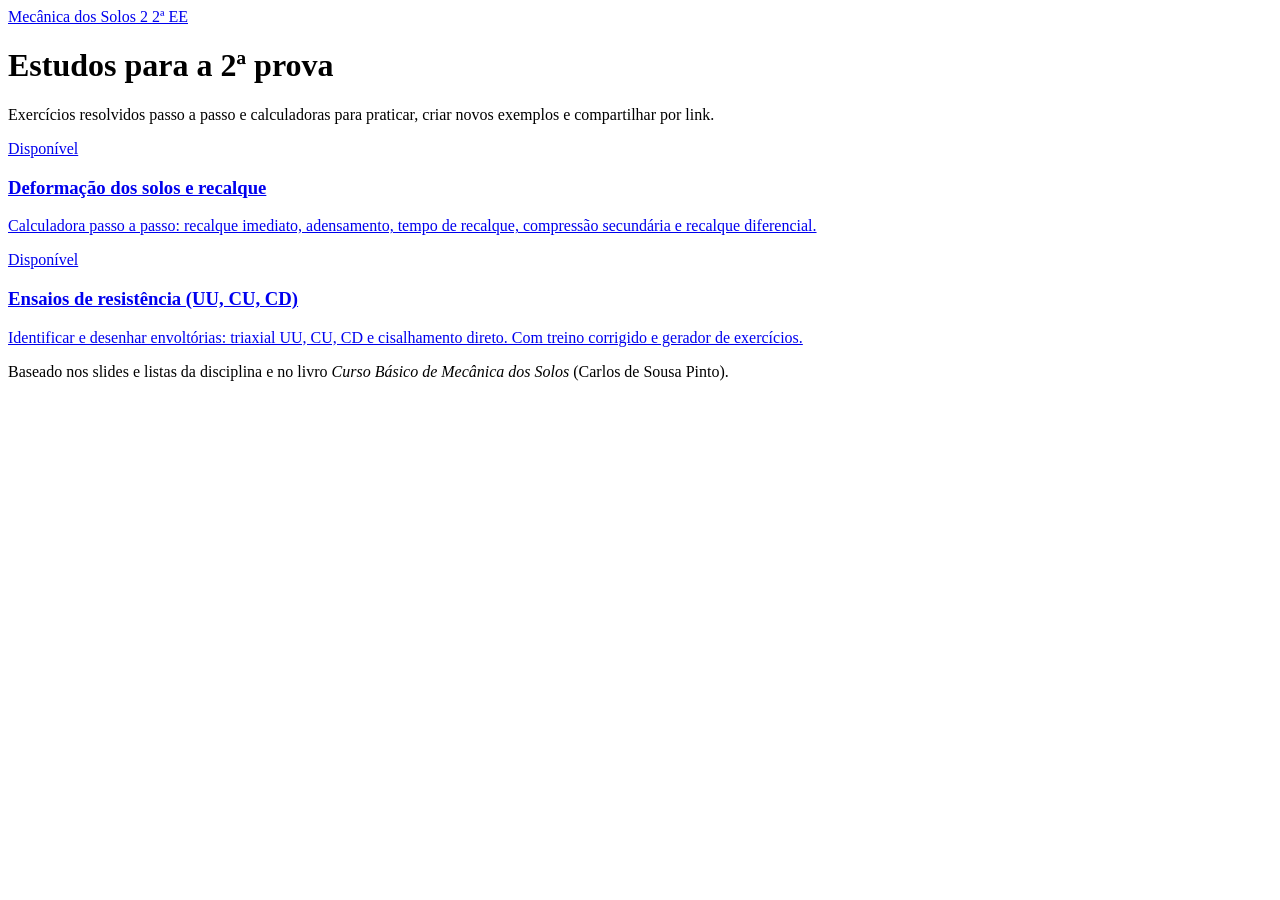
==== index.html @ 5b08ef09 "Add files via upload" ====
<!doctype html>
<html lang="pt-BR">
<head>
<meta charset="utf-8">
<meta name="viewport" content="width=device-width, initial-scale=1">
<title>Mecânica dos Solos 2</title>
<meta name="description" content="Material de estudo para a 2ª prova de Mecânica dos Solos: teoria, exemplos resolvidos e calculadoras.">
<script>try{var t=localStorage.getItem("solos2ee.theme");if(t)document.documentElement.dataset.theme=t;}catch(e){}</script>
<link rel="stylesheet" href="assets/style.css">
</head>
<body>
<header class="topbar">
  <a class="brand" href="index.html">Mecânica dos Solos 2 <span class="tag">2ª EE</span></a>
</header>
<div class="hero">
  <h1>Estudos para a 2ª prova</h1>
  <p class="lead">Exercícios resolvidos passo a passo e calculadoras para praticar, criar novos exemplos e compartilhar por link.</p>
</div>
<div class="topics">
  <a class="topic" href="recalque.html">
    <span class="pill">Disponível</span>
    <h3>Deformação dos solos e recalque</h3>
    <p>Calculadora passo a passo: recalque imediato, adensamento, tempo de recalque, compressão secundária e recalque diferencial.</p>
  </a>
  <a class="topic" href="ensaios.html">
    <span class="pill">Disponível</span>
    <h3>Ensaios de resistência (UU, CU, CD)</h3>
    <p>Identificar e desenhar envoltórias: triaxial UU, CU, CD e cisalhamento direto. Com treino corrigido e gerador de exercícios.</p>
  </a>
</div>
<footer class="foot">Baseado nos slides e listas da disciplina e no livro <em>Curso Básico de Mecânica dos Solos</em> (Carlos de Sousa Pinto).</footer>
</body>
</html>
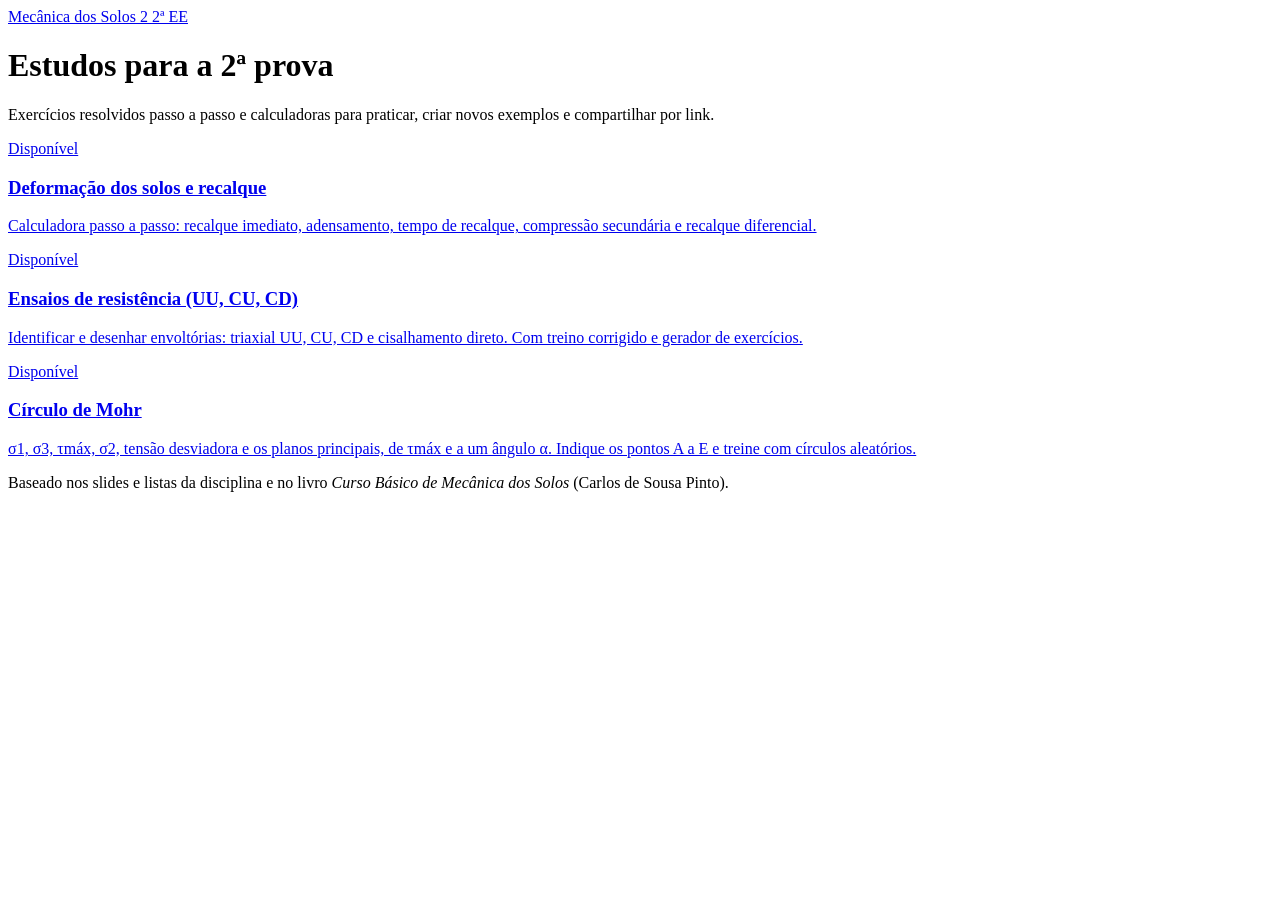
==== commit 35278ae7: "Update index.html" ====
--- a/index.html
+++ b/index.html
@@ -27,6 +27,11 @@
     <h3>Ensaios de resistência (UU, CU, CD)</h3>
     <p>Identificar e desenhar envoltórias: triaxial UU, CU, CD e cisalhamento direto. Com treino corrigido e gerador de exercícios.</p>
   </a>
+  <a class="topic" href="ensaios.html#mohr">
+    <span class="pill">Disponível</span>
+    <h3>Círculo de Mohr</h3>
+    <p>σ1, σ3, τmáx, σ2, tensão desviadora e os planos principais, de τmáx e a um ângulo α. Indique os pontos A a E e treine com círculos aleatórios.</p>
+  </a>
 </div>
 <footer class="foot">Baseado nos slides e listas da disciplina e no livro <em>Curso Básico de Mecânica dos Solos</em> (Carlos de Sousa Pinto).</footer>
 </body>
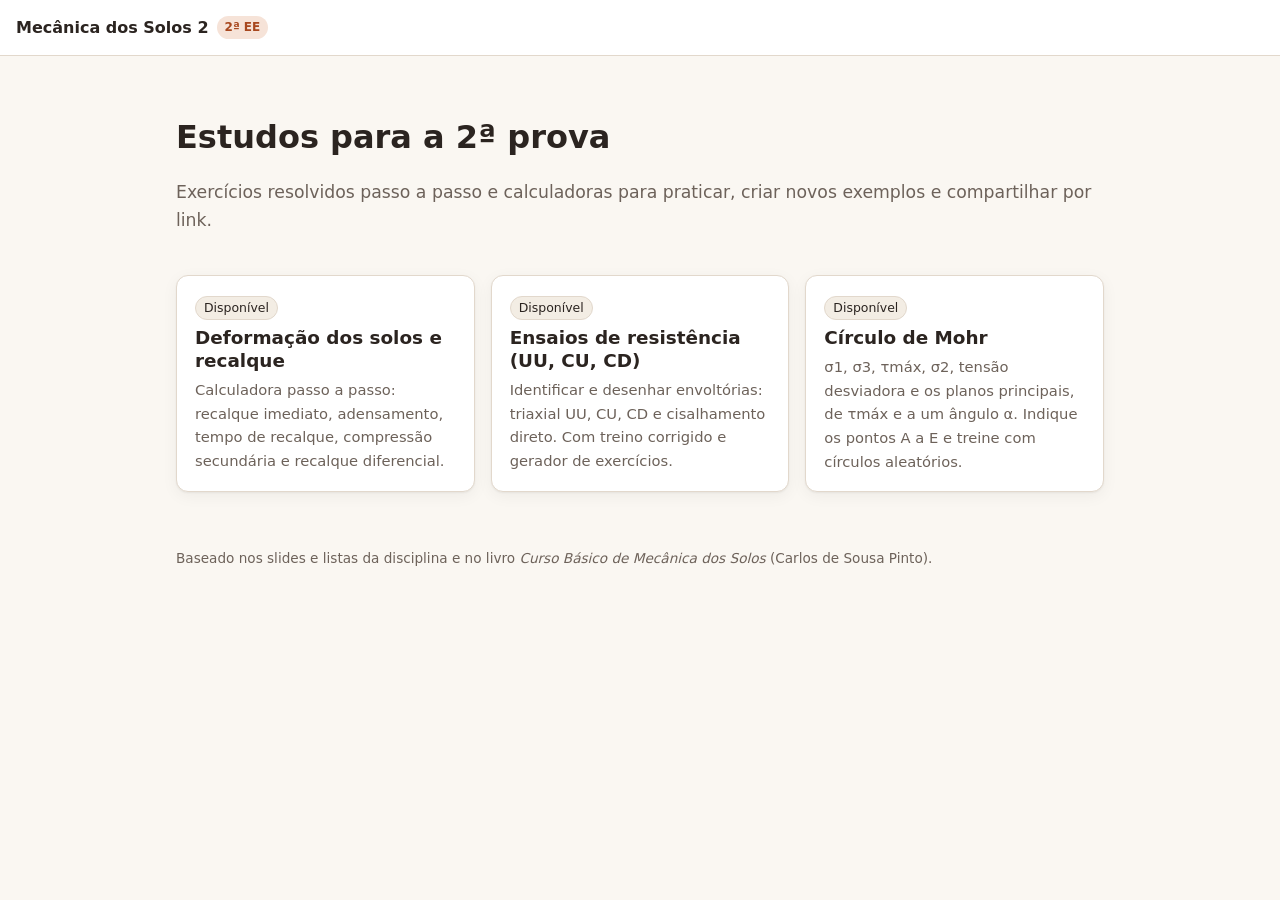
==== commit ae319b44: "Add files via upload" ====
--- a/index.html
+++ b/index.html
@@ -6,7 +6,7 @@
 <title>Mecânica dos Solos 2</title>
 <meta name="description" content="Material de estudo para a 2ª prova de Mecânica dos Solos: teoria, exemplos resolvidos e calculadoras.">
 <script>try{var t=localStorage.getItem("solos2ee.theme");if(t)document.documentElement.dataset.theme=t;}catch(e){}</script>
-<link rel="stylesheet" href="assets/style.css">
+<link rel="stylesheet" href="style.css">
 </head>
 <body>
 <header class="topbar">
--- a/style.css
+++ b/style.css
@@ -0,0 +1,292 @@
+:root {
+  --bg: #faf7f2;
+  --surface: #ffffff;
+  --surface-2: #f3ede4;
+  --text: #2b2420;
+  --muted: #6d625a;
+  --border: #e2d8cc;
+  --primary: #a8481f;
+  --primary-soft: #f6e3d8;
+  --accent: #2f6f6a;
+  --accent-soft: #dcefec;
+  --warn: #8a5a00;
+  --warn-soft: #fff1d1;
+  --ok: #2e7d32;
+  --ok-soft: #e1f3e2;
+  --bad: #b3261e;
+  --bad-soft: #fbe3e1;
+  --sand: #e9cf8a;
+  --sand-2: #d9b863;
+  --clay: #a77b5f;
+  --clay-2: #8c624a;
+  --silt: #c7b49a;
+  --water: #3b82c4;
+  --radius: 12px;
+  --shadow: 0 1px 2px rgba(0,0,0,.05), 0 4px 16px rgba(0,0,0,.05);
+  --mono: ui-monospace, "Cascadia Code", Consolas, monospace;
+  color-scheme: light;
+}
+@media (prefers-color-scheme: dark) {
+  :root:not([data-theme="light"]) {
+    --bg: #1b1714; --surface: #24201c; --surface-2: #2d2823; --text: #efe7de; --muted: #b3a79b;
+    --border: #3d362f; --primary: #ef8a5c; --primary-soft: #42271b; --accent: #6cc3bb; --accent-soft: #1d3735;
+    --warn: #f1c26a; --warn-soft: #3a2f17; --ok: #7ccf80; --ok-soft: #1e3320; --bad: #f28b82; --bad-soft: #3d1f1d;
+    --sand: #b89a52; --sand-2: #9c7f3c; --clay: #8a6148; --clay-2: #6f4c38; --silt: #8f7f6a; --water: #6aaee8;
+    color-scheme: dark;
+  }
+}
+:root[data-theme="dark"] {
+  --bg: #1b1714; --surface: #24201c; --surface-2: #2d2823; --text: #efe7de; --muted: #b3a79b;
+  --border: #3d362f; --primary: #ef8a5c; --primary-soft: #42271b; --accent: #6cc3bb; --accent-soft: #1d3735;
+  --warn: #f1c26a; --warn-soft: #3a2f17; --ok: #7ccf80; --ok-soft: #1e3320; --bad: #f28b82; --bad-soft: #3d1f1d;
+  --sand: #b89a52; --sand-2: #9c7f3c; --clay: #8a6148; --clay-2: #6f4c38; --silt: #8f7f6a; --water: #6aaee8;
+  color-scheme: dark;
+}
+
+* { box-sizing: border-box; }
+html { scroll-behavior: smooth; scroll-padding-top: 72px; }
+body {
+  margin: 0; background: var(--bg); color: var(--text);
+  font: 16px/1.6 system-ui, -apple-system, "Segoe UI", Roboto, sans-serif;
+  -webkit-text-size-adjust: 100%;
+}
+a { color: var(--primary); }
+h1, h2, h3, h4 { line-height: 1.25; }
+h2 { margin-top: 0; font-size: 1.55rem; }
+h3 { font-size: 1.15rem; margin: 1.6em 0 .5em; }
+code, .mono { font-family: var(--mono); font-size: .92em; }
+small, .muted { color: var(--muted); }
+
+/* ---------- top bar ---------- */
+.topbar {
+  position: sticky; top: 0; z-index: 20; background: var(--surface);
+  border-bottom: 1px solid var(--border); display: flex; align-items: center; gap: 12px;
+  padding: 10px 16px; min-height: 56px;
+}
+.topbar .brand { font-weight: 700; text-decoration: none; color: var(--text); display: flex; gap: 8px; align-items: center; }
+.topbar .brand span.tag { background: var(--primary-soft); color: var(--primary); font-size: .75rem; padding: 2px 8px; border-radius: 99px; }
+.topbar .spacer { flex: 1; }
+.icon-btn {
+  border: 1px solid var(--border); background: var(--surface); color: var(--text);
+  border-radius: 8px; padding: 6px 10px; cursor: pointer; font: inherit; font-size: .9rem;
+}
+.icon-btn:hover { background: var(--surface-2); }
+#menuBtn { display: none; }
+
+/* ---------- layout ---------- */
+.layout { display: grid; grid-template-columns: 260px minmax(0,1fr); max-width: 1280px; margin: 0 auto; }
+.sidenav {
+  position: sticky; top: 57px; align-self: start; height: calc(100vh - 57px); overflow-y: auto;
+  padding: 20px 12px 40px 16px; border-right: 1px solid var(--border);
+}
+.sidenav ol { list-style: none; margin: 0; padding: 0; counter-reset: s; }
+.sidenav li a {
+  display: block; padding: 6px 10px; border-radius: 8px; color: var(--text); text-decoration: none; font-size: .93rem;
+}
+.sidenav li a:hover { background: var(--surface-2); }
+.sidenav li a.active { background: var(--primary-soft); color: var(--primary); font-weight: 600; }
+.sidenav .group { font-size: .72rem; text-transform: uppercase; letter-spacing: .08em; color: var(--muted); margin: 18px 10px 6px; }
+main { padding: 24px 32px 80px; min-width: 0; }
+section.block {
+  background: var(--surface); border: 1px solid var(--border); border-radius: var(--radius);
+  padding: 24px 28px; margin-bottom: 24px; box-shadow: var(--shadow);
+}
+.lead { font-size: 1.08rem; color: var(--muted); }
+
+@media (max-width: 900px) {
+  .layout { grid-template-columns: 1fr; }
+  #menuBtn { display: inline-block; }
+  .sidenav {
+    position: fixed; top: 57px; left: 0; bottom: 0; width: 280px; height: auto; background: var(--surface);
+    z-index: 30; transform: translateX(-100%); transition: transform .2s; box-shadow: var(--shadow);
+  }
+  .sidenav.open { transform: none; }
+  main { padding: 16px 16px 60px; }
+  section.block { padding: 18px 16px; }
+}
+
+/* ---------- content helpers ---------- */
+.callout { border-radius: 10px; padding: 12px 16px; margin: 14px 0; border: 1px solid var(--border); background: var(--surface-2); }
+.callout.tip { background: var(--accent-soft); border-color: transparent; }
+.callout.warn { background: var(--warn-soft); border-color: transparent; }
+.callout.key { background: var(--primary-soft); border-color: transparent; }
+.callout > strong:first-child { display: block; margin-bottom: 2px; }
+.formula {
+  background: var(--surface-2); border-radius: 10px; padding: 14px 16px; margin: 12px 0; overflow-x: auto; text-align: center;
+}
+.formula .cap { display: block; font-size: .82rem; color: var(--muted); margin-top: 6px; }
+.grid2 { display: grid; grid-template-columns: repeat(auto-fit, minmax(260px, 1fr)); gap: 16px; }
+.card { border: 1px solid var(--border); border-radius: 10px; padding: 14px 16px; background: var(--surface); }
+.card h4 { margin: 0 0 6px; }
+.table-wrap { overflow-x: auto; margin: 12px 0; }
+table { border-collapse: collapse; width: 100%; font-size: .93rem; }
+th, td { border-bottom: 1px solid var(--border); padding: 6px 10px; text-align: left; }
+th { background: var(--surface-2); font-weight: 600; }
+td.num, th.num { text-align: right; font-variant-numeric: tabular-nums; }
+.src { font-size: .8rem; color: var(--muted); }
+details.why { margin: 8px 0; border-radius: 8px; background: var(--accent-soft); padding: 6px 12px; }
+details.why summary { cursor: pointer; font-weight: 600; color: var(--accent); font-size: .92rem; }
+details.why[open] summary { margin-bottom: 6px; }
+.pill { display: inline-block; padding: 1px 8px; border-radius: 99px; font-size: .78rem; background: var(--surface-2); border: 1px solid var(--border); }
+.figure { margin: 16px 0; text-align: center; }
+.figure svg { max-width: 100%; height: auto; }
+.figure figcaption { font-size: .85rem; color: var(--muted); margin-top: 4px; }
+
+/* ---------- forms ---------- */
+fieldset { border: 1px solid var(--border); border-radius: 10px; padding: 12px 16px 16px; margin: 0 0 16px; min-width: 0; }
+legend { font-weight: 700; padding: 0 6px; }
+.fields { display: grid; grid-template-columns: repeat(auto-fill, minmax(170px, 1fr)); gap: 10px 14px; }
+label.f { display: flex; flex-direction: column; font-size: .85rem; color: var(--muted); gap: 3px; }
+label.f.wide { grid-column: 1 / -1; }
+input[type=text], input[type=number], select, textarea {
+  font: inherit; font-size: .95rem; color: var(--text); background: var(--bg);
+  border: 1px solid var(--border); border-radius: 8px; padding: 7px 9px; width: 100%; min-width: 0;
+}
+textarea { resize: vertical; min-height: 60px; }
+input:focus, select:focus, textarea:focus { outline: 2px solid var(--primary); outline-offset: 0; border-color: transparent; }
+label.check { display: flex; align-items: center; gap: 8px; font-size: .9rem; }
+.hint { font-size: .8rem; color: var(--muted); margin-top: 4px; }
+.btn {
+  font: inherit; font-size: .92rem; border-radius: 8px; padding: 8px 14px; cursor: pointer;
+  border: 1px solid var(--border); background: var(--surface); color: var(--text);
+}
+.btn:hover { background: var(--surface-2); }
+.btn.primary { background: var(--primary); color: #fff; border-color: var(--primary); }
+.btn.primary:hover { filter: brightness(1.08); }
+.btn.small { padding: 4px 10px; font-size: .82rem; }
+.btn.danger { color: var(--bad); }
+.btnrow { display: flex; flex-wrap: wrap; gap: 8px; margin: 12px 0; }
+.hidden { display: none !important; }
+
+.layers-table input, .layers-table select { padding: 5px 7px; }
+.layers-table td { padding: 4px 4px; vertical-align: middle; }
+.layers-table td:nth-child(1) { width: 52px; }
+.layers-table td:nth-child(2) { min-width: 120px; }
+.layers-table td:nth-child(3) { min-width: 90px; }
+.layers-table td:nth-child(4), .layers-table td:nth-child(5) { min-width: 64px; }
+.layers-table td:nth-child(6) { min-width: 200px; }
+.layers-table input[type=radio] { width: 18px; height: 18px; accent-color: var(--primary); }
+.layers-table th { font-size: .8rem; padding: 6px 4px; }
+
+/* ---------- calculator output ---------- */
+.calc-layout { display: grid; grid-template-columns: minmax(0, 1.05fr) minmax(0, 1fr); gap: 20px; align-items: start; }
+@media (max-width: 1100px) { .calc-layout { grid-template-columns: 1fr; } }
+.result-panel { position: sticky; top: 72px; }
+@media (max-width: 1100px) { .result-panel { position: static; } }
+.summary { display: grid; grid-template-columns: repeat(auto-fit, minmax(130px, 1fr)); gap: 10px; margin-bottom: 14px; }
+.stat { background: var(--surface-2); border-radius: 10px; padding: 10px 12px; }
+.stat .k { font-size: .78rem; color: var(--muted); }
+.stat .v { font-size: 1.35rem; font-weight: 700; font-variant-numeric: tabular-nums; }
+.stat.main { background: var(--primary-soft); }
+.stat.main .v { color: var(--primary); }
+.step-group { margin: 16px 0; }
+.step-group > h4 { margin: 0 0 8px; padding-bottom: 4px; border-bottom: 2px solid var(--primary-soft); }
+.step { padding: 8px 0 10px; border-bottom: 1px dashed var(--border); }
+.step:last-child { border-bottom: 0; }
+.step .t { font-weight: 600; font-size: .93rem; }
+.step .eq { overflow-x: auto; padding: 4px 0; }
+.step .res { font-weight: 700; color: var(--primary); }
+.warns .callout { font-size: .9rem; }
+.profile-svg text { font-family: system-ui, sans-serif; }
+
+.ex-list { display: grid; grid-template-columns: repeat(auto-fill, minmax(240px, 1fr)); gap: 12px; margin: 12px 0; }
+.ex-card { border: 1px solid var(--border); border-radius: 10px; padding: 12px 14px; display: flex; flex-direction: column; gap: 6px; background: var(--surface); }
+.ex-card h4 { margin: 0; font-size: 1rem; }
+.ex-card p { margin: 0; font-size: .85rem; color: var(--muted); flex: 1; }
+.ex-card .btnrow { margin: 4px 0 0; }
+.toast {
+  position: fixed; bottom: 20px; left: 50%; transform: translateX(-50%); background: var(--text); color: var(--bg);
+  padding: 10px 18px; border-radius: 99px; font-size: .9rem; z-index: 50; opacity: 0; transition: opacity .2s; pointer-events: none;
+}
+.toast.show { opacity: 1; }
+.banner { background: var(--accent-soft); border-radius: 10px; padding: 10px 14px; margin-bottom: 16px; }
+
+/* ---------- modo treino ---------- */
+.treino-dados { display: grid; grid-template-columns: minmax(0, 1.2fr) minmax(0, 1fr); gap: 16px; align-items: start; }
+@media (max-width: 900px) { .treino-dados { grid-template-columns: 1fr; } }
+.treino-dados ul { padding-left: 18px; margin: 6px 0; }
+.treino-dados li { margin: 3px 0; font-size: .93rem; }
+.tq-group { margin: 22px 0 8px; padding-bottom: 4px; border-bottom: 2px solid var(--primary-soft); }
+.tq { border: 1px solid var(--border); border-radius: 10px; padding: 12px 14px; margin: 10px 0; background: var(--surface); }
+.tq.revelado { border-color: var(--accent); }
+.tq .t { font-weight: 600; margin-bottom: 8px; }
+.tq-inputs { display: flex; flex-wrap: wrap; gap: 10px 18px; }
+.tq-in { display: flex; align-items: center; gap: 8px; font-size: .92rem; }
+.tq-in input { width: 130px; }
+.tq-in input.ok { border-color: var(--ok); background: var(--ok-soft); }
+.tq-in input.bad { border-color: var(--bad); background: var(--bad-soft); }
+.tq-mark { font-weight: 700; width: 1em; }
+.tq-in input.ok + .tq-mark { color: var(--ok); }
+.tq-in input.bad + .tq-mark { color: var(--bad); }
+.tq .btnrow { margin: 8px 0 0; }
+.tq-hint { margin-top: 8px; padding: 8px 12px; border-radius: 8px; background: var(--accent-soft); font-size: .92rem; }
+.tq-sol { margin-top: 8px; padding: 8px 12px; border-radius: 8px; background: var(--primary-soft); overflow-x: auto; }
+.tq-sol .res { font-weight: 700; color: var(--primary); }
+.tq-fb .callout { margin: 8px 0 0; font-size: .92rem; }
+.callout.bad { background: var(--bad-soft); border-color: transparent; }
+.treino-acoes { position: sticky; bottom: 0; background: var(--surface); padding: 10px 0; border-top: 1px solid var(--border); }
+
+/* ---------- laboratório do círculo de Mohr ---------- */
+.mz-tabs { display: flex; flex-wrap: wrap; gap: 6px; margin: 4px 0 14px; }
+.mz-tabs button {
+  font: inherit; font-size: .92rem; padding: 8px 14px; border-radius: 99px; cursor: pointer;
+  border: 1px solid var(--border); background: var(--surface); color: var(--text); transition: background .25s, color .25s;
+}
+.mz-tabs button.on { background: var(--primary); border-color: var(--primary); color: #fff; }
+.mz-grid { display: grid; grid-template-columns: minmax(0, 1.25fr) minmax(0, 1fr); gap: 20px; align-items: start; }
+@media (max-width: 1000px) { .mz-grid { grid-template-columns: 1fr; } }
+.mz { width: 100%; height: auto; display: block; transition: all .4s; }
+.mz-clicavel { cursor: crosshair; }
+.mz [data-k] { transition: opacity .55s ease, transform .6s cubic-bezier(.2, .9, .3, 1.25); transform-box: fill-box; transform-origin: center; }
+.mz [data-k].off { opacity: 0; transform: scale(.4); pointer-events: none; }
+.mz [data-k="eixos"].off, .mz [data-k="baixo"].off, .mz [data-k="desv"].off, .mz [data-k="raio"].off { transform: none; }
+.mz .mz-circ { transition: stroke-dashoffset 1.4s ease-in-out, opacity .35s; stroke-dashoffset: 0; }
+.mz .mz-circ.off { stroke-dashoffset: var(--len); opacity: 0; transform: none; }
+.mz [data-k]:not(.off) .mz-pt { animation: mzPop .7s ease-out; transform-box: fill-box; transform-origin: center; }
+@keyframes mzPop { 0% { transform: scale(.2); } 60% { transform: scale(1.6); } 100% { transform: scale(1); } }
+.mz .mz-mark { animation: mzPop .45s ease-out; transform-box: fill-box; transform-origin: center; }
+.mz-step { background: var(--surface-2); border-radius: 12px; padding: 14px 16px; min-height: 150px; }
+.mz-step h4 { margin: 4px 0 8px; font-size: 1.1rem; color: var(--primary); }
+.mz-step p { margin: 0; }
+.mz-num { font-size: .78rem; color: var(--muted); text-transform: uppercase; letter-spacing: .06em; }
+.mz-in { animation: mzIn .45s ease-out; }
+@keyframes mzIn { from { opacity: 0; transform: translateY(10px); } to { opacity: 1; transform: none; } }
+.mz-dots { display: flex; gap: 6px; margin: 12px 0 2px; flex-wrap: wrap; }
+.mz-dots button { width: 12px; height: 12px; border-radius: 99px; border: 0; padding: 0; cursor: pointer; background: var(--border); transition: background .3s, transform .3s; }
+.mz-dots button.on { background: var(--primary); transform: scale(1.35); }
+.mz-letras { display: grid; gap: 6px; margin: 10px 0; }
+.mz-letras .btn { text-align: left; }
+.mz-sliders { display: grid; gap: 14px; margin-bottom: 12px; }
+.mz-sliders label { display: grid; gap: 4px; font-size: .9rem; color: var(--muted); }
+.mz-sliders b { color: var(--primary); font-size: 1rem; }
+.mz-sliders input[type=range] { width: 100%; accent-color: var(--primary); }
+.mz-tab td { font-size: .9rem; }
+@media (prefers-reduced-motion: reduce) { .mz *, .mz-in { animation: none !important; transition: none !important; } }
+
+/* ---------- quiz ---------- */
+.quiz-q { border: 1px solid var(--border); border-radius: 10px; padding: 14px 16px; margin: 12px 0; }
+.quiz-q .opts { display: grid; gap: 6px; margin-top: 8px; }
+.quiz-q button.opt {
+  text-align: left; font: inherit; font-size: .93rem; padding: 8px 12px; border-radius: 8px; cursor: pointer;
+  border: 1px solid var(--border); background: var(--surface); color: var(--text);
+}
+.quiz-q button.opt:hover:not(:disabled) { background: var(--surface-2); }
+.quiz-q button.opt.right { background: var(--ok-soft); border-color: var(--ok); }
+.quiz-q button.opt.wrong { background: var(--bad-soft); border-color: var(--bad); }
+.quiz-q .exp { margin-top: 8px; font-size: .9rem; }
+
+/* ---------- home ---------- */
+.hero { max-width: 960px; margin: 0 auto; padding: 40px 16px 8px; }
+.topics { max-width: 960px; margin: 0 auto; padding: 16px; display: grid; grid-template-columns: repeat(auto-fill, minmax(260px, 1fr)); gap: 16px; }
+.topic { display: block; text-decoration: none; color: var(--text); border: 1px solid var(--border); border-radius: var(--radius); padding: 18px; background: var(--surface); box-shadow: var(--shadow); }
+.topic:hover { border-color: var(--primary); }
+.topic.soon { opacity: .6; pointer-events: none; }
+.topic h3 { margin: 6px 0; }
+.topic p { margin: 0; color: var(--muted); font-size: .92rem; }
+footer.foot { max-width: 960px; margin: 24px auto; padding: 16px; color: var(--muted); font-size: .85rem; }
+
+@media print {
+  .topbar, .sidenav, .btnrow, #calcForm { display: none !important; }
+  .layout { display: block; }
+  section.block { box-shadow: none; break-inside: avoid-page; }
+}
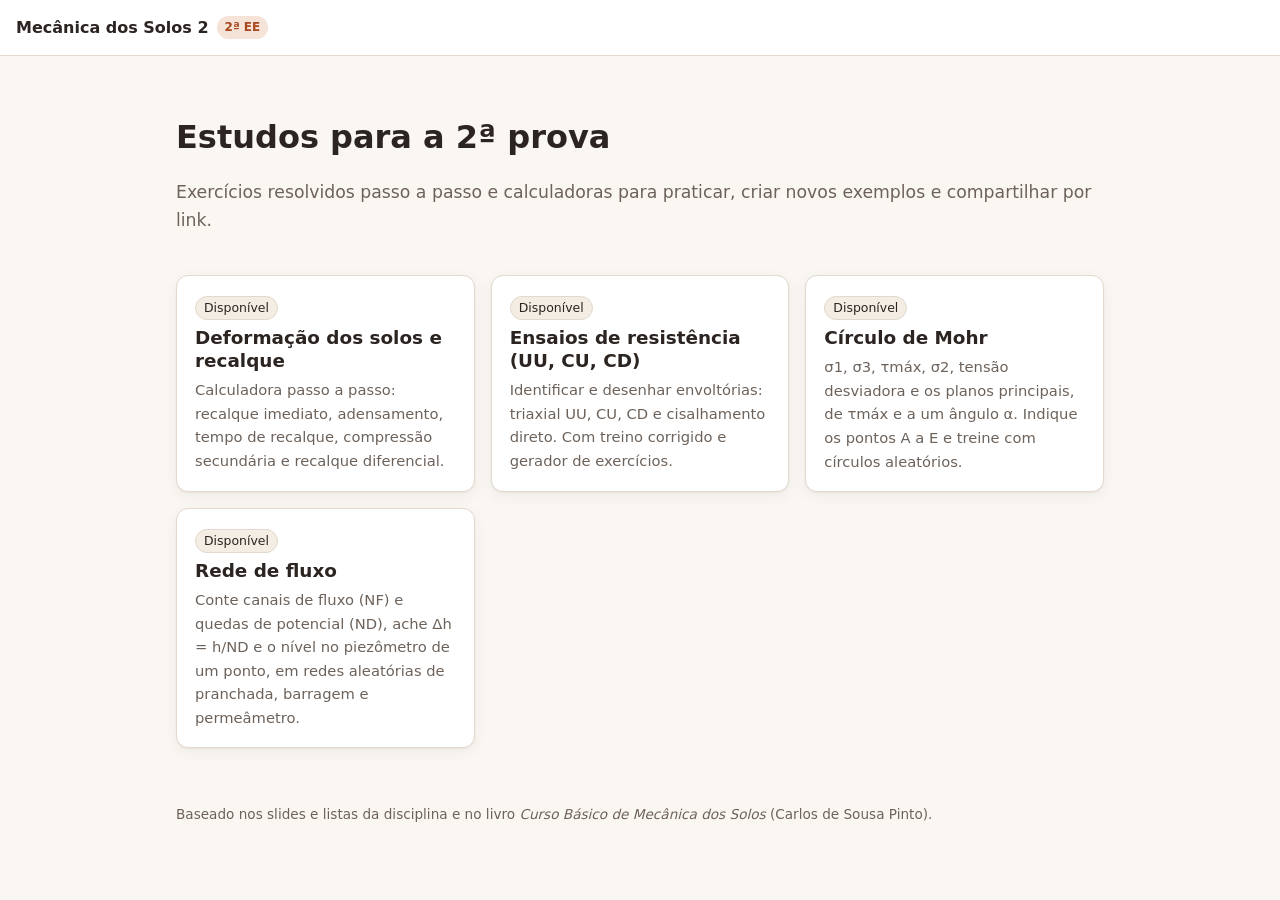
==== commit 994babfd: "Add files via upload" ====
--- a/index.html
+++ b/index.html
@@ -1,38 +1,43 @@
-<!doctype html>
-<html lang="pt-BR">
-<head>
-<meta charset="utf-8">
-<meta name="viewport" content="width=device-width, initial-scale=1">
-<title>Mecânica dos Solos 2</title>
-<meta name="description" content="Material de estudo para a 2ª prova de Mecânica dos Solos: teoria, exemplos resolvidos e calculadoras.">
-<script>try{var t=localStorage.getItem("solos2ee.theme");if(t)document.documentElement.dataset.theme=t;}catch(e){}</script>
-<link rel="stylesheet" href="style.css">
-</head>
-<body>
-<header class="topbar">
-  <a class="brand" href="index.html">Mecânica dos Solos 2 <span class="tag">2ª EE</span></a>
-</header>
-<div class="hero">
-  <h1>Estudos para a 2ª prova</h1>
-  <p class="lead">Exercícios resolvidos passo a passo e calculadoras para praticar, criar novos exemplos e compartilhar por link.</p>
-</div>
-<div class="topics">
-  <a class="topic" href="recalque.html">
-    <span class="pill">Disponível</span>
-    <h3>Deformação dos solos e recalque</h3>
-    <p>Calculadora passo a passo: recalque imediato, adensamento, tempo de recalque, compressão secundária e recalque diferencial.</p>
-  </a>
-  <a class="topic" href="ensaios.html">
-    <span class="pill">Disponível</span>
-    <h3>Ensaios de resistência (UU, CU, CD)</h3>
-    <p>Identificar e desenhar envoltórias: triaxial UU, CU, CD e cisalhamento direto. Com treino corrigido e gerador de exercícios.</p>
-  </a>
-  <a class="topic" href="ensaios.html#mohr">
-    <span class="pill">Disponível</span>
-    <h3>Círculo de Mohr</h3>
-    <p>σ1, σ3, τmáx, σ2, tensão desviadora e os planos principais, de τmáx e a um ângulo α. Indique os pontos A a E e treine com círculos aleatórios.</p>
-  </a>
-</div>
-<footer class="foot">Baseado nos slides e listas da disciplina e no livro <em>Curso Básico de Mecânica dos Solos</em> (Carlos de Sousa Pinto).</footer>
-</body>
-</html>
+<!doctype html>
+<html lang="pt-BR">
+<head>
+<meta charset="utf-8">
+<meta name="viewport" content="width=device-width, initial-scale=1">
+<title>Mecânica dos Solos 2</title>
+<meta name="description" content="Material de estudo para a 2ª prova de Mecânica dos Solos: teoria, exemplos resolvidos e calculadoras.">
+<script>try{var t=localStorage.getItem("solos2ee.theme");if(t)document.documentElement.dataset.theme=t;}catch(e){}</script>
+<link rel="stylesheet" href="style.css">
+</head>
+<body>
+<header class="topbar">
+  <a class="brand" href="index.html">Mecânica dos Solos 2 <span class="tag">2ª EE</span></a>
+</header>
+<div class="hero">
+  <h1>Estudos para a 2ª prova</h1>
+  <p class="lead">Exercícios resolvidos passo a passo e calculadoras para praticar, criar novos exemplos e compartilhar por link.</p>
+</div>
+<div class="topics">
+  <a class="topic" href="recalque.html">
+    <span class="pill">Disponível</span>
+    <h3>Deformação dos solos e recalque</h3>
+    <p>Calculadora passo a passo: recalque imediato, adensamento, tempo de recalque, compressão secundária e recalque diferencial.</p>
+  </a>
+  <a class="topic" href="ensaios.html">
+    <span class="pill">Disponível</span>
+    <h3>Ensaios de resistência (UU, CU, CD)</h3>
+    <p>Identificar e desenhar envoltórias: triaxial UU, CU, CD e cisalhamento direto. Com treino corrigido e gerador de exercícios.</p>
+  </a>
+  <a class="topic" href="ensaios.html#mohr">
+    <span class="pill">Disponível</span>
+    <h3>Círculo de Mohr</h3>
+    <p>σ1, σ3, τmáx, σ2, tensão desviadora e os planos principais, de τmáx e a um ângulo α. Indique os pontos A a E e treine com círculos aleatórios.</p>
+  </a>
+  <a class="topic" href="fluxo.html">
+    <span class="pill">Disponível</span>
+    <h3>Rede de fluxo</h3>
+    <p>Conte canais de fluxo (NF) e quedas de potencial (ND), ache Δh = h/ND e o nível no piezômetro de um ponto, em redes aleatórias de pranchada, barragem e permeâmetro.</p>
+  </a>
+</div>
+<footer class="foot">Baseado nos slides e listas da disciplina e no livro <em>Curso Básico de Mecânica dos Solos</em> (Carlos de Sousa Pinto).</footer>
+</body>
+</html>
--- a/style.css
+++ b/style.css
@@ -1,292 +1,345 @@
-:root {
-  --bg: #faf7f2;
-  --surface: #ffffff;
-  --surface-2: #f3ede4;
-  --text: #2b2420;
-  --muted: #6d625a;
-  --border: #e2d8cc;
-  --primary: #a8481f;
-  --primary-soft: #f6e3d8;
-  --accent: #2f6f6a;
-  --accent-soft: #dcefec;
-  --warn: #8a5a00;
-  --warn-soft: #fff1d1;
-  --ok: #2e7d32;
-  --ok-soft: #e1f3e2;
-  --bad: #b3261e;
-  --bad-soft: #fbe3e1;
-  --sand: #e9cf8a;
-  --sand-2: #d9b863;
-  --clay: #a77b5f;
-  --clay-2: #8c624a;
-  --silt: #c7b49a;
-  --water: #3b82c4;
-  --radius: 12px;
-  --shadow: 0 1px 2px rgba(0,0,0,.05), 0 4px 16px rgba(0,0,0,.05);
-  --mono: ui-monospace, "Cascadia Code", Consolas, monospace;
-  color-scheme: light;
-}
-@media (prefers-color-scheme: dark) {
-  :root:not([data-theme="light"]) {
-    --bg: #1b1714; --surface: #24201c; --surface-2: #2d2823; --text: #efe7de; --muted: #b3a79b;
-    --border: #3d362f; --primary: #ef8a5c; --primary-soft: #42271b; --accent: #6cc3bb; --accent-soft: #1d3735;
-    --warn: #f1c26a; --warn-soft: #3a2f17; --ok: #7ccf80; --ok-soft: #1e3320; --bad: #f28b82; --bad-soft: #3d1f1d;
-    --sand: #b89a52; --sand-2: #9c7f3c; --clay: #8a6148; --clay-2: #6f4c38; --silt: #8f7f6a; --water: #6aaee8;
-    color-scheme: dark;
-  }
-}
-:root[data-theme="dark"] {
-  --bg: #1b1714; --surface: #24201c; --surface-2: #2d2823; --text: #efe7de; --muted: #b3a79b;
-  --border: #3d362f; --primary: #ef8a5c; --primary-soft: #42271b; --accent: #6cc3bb; --accent-soft: #1d3735;
-  --warn: #f1c26a; --warn-soft: #3a2f17; --ok: #7ccf80; --ok-soft: #1e3320; --bad: #f28b82; --bad-soft: #3d1f1d;
-  --sand: #b89a52; --sand-2: #9c7f3c; --clay: #8a6148; --clay-2: #6f4c38; --silt: #8f7f6a; --water: #6aaee8;
-  color-scheme: dark;
-}
-
-* { box-sizing: border-box; }
-html { scroll-behavior: smooth; scroll-padding-top: 72px; }
-body {
-  margin: 0; background: var(--bg); color: var(--text);
-  font: 16px/1.6 system-ui, -apple-system, "Segoe UI", Roboto, sans-serif;
-  -webkit-text-size-adjust: 100%;
-}
-a { color: var(--primary); }
-h1, h2, h3, h4 { line-height: 1.25; }
-h2 { margin-top: 0; font-size: 1.55rem; }
-h3 { font-size: 1.15rem; margin: 1.6em 0 .5em; }
-code, .mono { font-family: var(--mono); font-size: .92em; }
-small, .muted { color: var(--muted); }
-
-/* ---------- top bar ---------- */
-.topbar {
-  position: sticky; top: 0; z-index: 20; background: var(--surface);
-  border-bottom: 1px solid var(--border); display: flex; align-items: center; gap: 12px;
-  padding: 10px 16px; min-height: 56px;
-}
-.topbar .brand { font-weight: 700; text-decoration: none; color: var(--text); display: flex; gap: 8px; align-items: center; }
-.topbar .brand span.tag { background: var(--primary-soft); color: var(--primary); font-size: .75rem; padding: 2px 8px; border-radius: 99px; }
-.topbar .spacer { flex: 1; }
-.icon-btn {
-  border: 1px solid var(--border); background: var(--surface); color: var(--text);
-  border-radius: 8px; padding: 6px 10px; cursor: pointer; font: inherit; font-size: .9rem;
-}
-.icon-btn:hover { background: var(--surface-2); }
-#menuBtn { display: none; }
-
-/* ---------- layout ---------- */
-.layout { display: grid; grid-template-columns: 260px minmax(0,1fr); max-width: 1280px; margin: 0 auto; }
-.sidenav {
-  position: sticky; top: 57px; align-self: start; height: calc(100vh - 57px); overflow-y: auto;
-  padding: 20px 12px 40px 16px; border-right: 1px solid var(--border);
-}
-.sidenav ol { list-style: none; margin: 0; padding: 0; counter-reset: s; }
-.sidenav li a {
-  display: block; padding: 6px 10px; border-radius: 8px; color: var(--text); text-decoration: none; font-size: .93rem;
-}
-.sidenav li a:hover { background: var(--surface-2); }
-.sidenav li a.active { background: var(--primary-soft); color: var(--primary); font-weight: 600; }
-.sidenav .group { font-size: .72rem; text-transform: uppercase; letter-spacing: .08em; color: var(--muted); margin: 18px 10px 6px; }
-main { padding: 24px 32px 80px; min-width: 0; }
-section.block {
-  background: var(--surface); border: 1px solid var(--border); border-radius: var(--radius);
-  padding: 24px 28px; margin-bottom: 24px; box-shadow: var(--shadow);
-}
-.lead { font-size: 1.08rem; color: var(--muted); }
-
-@media (max-width: 900px) {
-  .layout { grid-template-columns: 1fr; }
-  #menuBtn { display: inline-block; }
-  .sidenav {
-    position: fixed; top: 57px; left: 0; bottom: 0; width: 280px; height: auto; background: var(--surface);
-    z-index: 30; transform: translateX(-100%); transition: transform .2s; box-shadow: var(--shadow);
-  }
-  .sidenav.open { transform: none; }
-  main { padding: 16px 16px 60px; }
-  section.block { padding: 18px 16px; }
-}
-
-/* ---------- content helpers ---------- */
-.callout { border-radius: 10px; padding: 12px 16px; margin: 14px 0; border: 1px solid var(--border); background: var(--surface-2); }
-.callout.tip { background: var(--accent-soft); border-color: transparent; }
-.callout.warn { background: var(--warn-soft); border-color: transparent; }
-.callout.key { background: var(--primary-soft); border-color: transparent; }
-.callout > strong:first-child { display: block; margin-bottom: 2px; }
-.formula {
-  background: var(--surface-2); border-radius: 10px; padding: 14px 16px; margin: 12px 0; overflow-x: auto; text-align: center;
-}
-.formula .cap { display: block; font-size: .82rem; color: var(--muted); margin-top: 6px; }
-.grid2 { display: grid; grid-template-columns: repeat(auto-fit, minmax(260px, 1fr)); gap: 16px; }
-.card { border: 1px solid var(--border); border-radius: 10px; padding: 14px 16px; background: var(--surface); }
-.card h4 { margin: 0 0 6px; }
-.table-wrap { overflow-x: auto; margin: 12px 0; }
-table { border-collapse: collapse; width: 100%; font-size: .93rem; }
-th, td { border-bottom: 1px solid var(--border); padding: 6px 10px; text-align: left; }
-th { background: var(--surface-2); font-weight: 600; }
-td.num, th.num { text-align: right; font-variant-numeric: tabular-nums; }
-.src { font-size: .8rem; color: var(--muted); }
-details.why { margin: 8px 0; border-radius: 8px; background: var(--accent-soft); padding: 6px 12px; }
-details.why summary { cursor: pointer; font-weight: 600; color: var(--accent); font-size: .92rem; }
-details.why[open] summary { margin-bottom: 6px; }
-.pill { display: inline-block; padding: 1px 8px; border-radius: 99px; font-size: .78rem; background: var(--surface-2); border: 1px solid var(--border); }
-.figure { margin: 16px 0; text-align: center; }
-.figure svg { max-width: 100%; height: auto; }
-.figure figcaption { font-size: .85rem; color: var(--muted); margin-top: 4px; }
-
-/* ---------- forms ---------- */
-fieldset { border: 1px solid var(--border); border-radius: 10px; padding: 12px 16px 16px; margin: 0 0 16px; min-width: 0; }
-legend { font-weight: 700; padding: 0 6px; }
-.fields { display: grid; grid-template-columns: repeat(auto-fill, minmax(170px, 1fr)); gap: 10px 14px; }
-label.f { display: flex; flex-direction: column; font-size: .85rem; color: var(--muted); gap: 3px; }
-label.f.wide { grid-column: 1 / -1; }
-input[type=text], input[type=number], select, textarea {
-  font: inherit; font-size: .95rem; color: var(--text); background: var(--bg);
-  border: 1px solid var(--border); border-radius: 8px; padding: 7px 9px; width: 100%; min-width: 0;
-}
-textarea { resize: vertical; min-height: 60px; }
-input:focus, select:focus, textarea:focus { outline: 2px solid var(--primary); outline-offset: 0; border-color: transparent; }
-label.check { display: flex; align-items: center; gap: 8px; font-size: .9rem; }
-.hint { font-size: .8rem; color: var(--muted); margin-top: 4px; }
-.btn {
-  font: inherit; font-size: .92rem; border-radius: 8px; padding: 8px 14px; cursor: pointer;
-  border: 1px solid var(--border); background: var(--surface); color: var(--text);
-}
-.btn:hover { background: var(--surface-2); }
-.btn.primary { background: var(--primary); color: #fff; border-color: var(--primary); }
-.btn.primary:hover { filter: brightness(1.08); }
-.btn.small { padding: 4px 10px; font-size: .82rem; }
-.btn.danger { color: var(--bad); }
-.btnrow { display: flex; flex-wrap: wrap; gap: 8px; margin: 12px 0; }
-.hidden { display: none !important; }
-
-.layers-table input, .layers-table select { padding: 5px 7px; }
-.layers-table td { padding: 4px 4px; vertical-align: middle; }
-.layers-table td:nth-child(1) { width: 52px; }
-.layers-table td:nth-child(2) { min-width: 120px; }
-.layers-table td:nth-child(3) { min-width: 90px; }
-.layers-table td:nth-child(4), .layers-table td:nth-child(5) { min-width: 64px; }
-.layers-table td:nth-child(6) { min-width: 200px; }
-.layers-table input[type=radio] { width: 18px; height: 18px; accent-color: var(--primary); }
-.layers-table th { font-size: .8rem; padding: 6px 4px; }
-
-/* ---------- calculator output ---------- */
-.calc-layout { display: grid; grid-template-columns: minmax(0, 1.05fr) minmax(0, 1fr); gap: 20px; align-items: start; }
-@media (max-width: 1100px) { .calc-layout { grid-template-columns: 1fr; } }
-.result-panel { position: sticky; top: 72px; }
-@media (max-width: 1100px) { .result-panel { position: static; } }
-.summary { display: grid; grid-template-columns: repeat(auto-fit, minmax(130px, 1fr)); gap: 10px; margin-bottom: 14px; }
-.stat { background: var(--surface-2); border-radius: 10px; padding: 10px 12px; }
-.stat .k { font-size: .78rem; color: var(--muted); }
-.stat .v { font-size: 1.35rem; font-weight: 700; font-variant-numeric: tabular-nums; }
-.stat.main { background: var(--primary-soft); }
-.stat.main .v { color: var(--primary); }
-.step-group { margin: 16px 0; }
-.step-group > h4 { margin: 0 0 8px; padding-bottom: 4px; border-bottom: 2px solid var(--primary-soft); }
-.step { padding: 8px 0 10px; border-bottom: 1px dashed var(--border); }
-.step:last-child { border-bottom: 0; }
-.step .t { font-weight: 600; font-size: .93rem; }
-.step .eq { overflow-x: auto; padding: 4px 0; }
-.step .res { font-weight: 700; color: var(--primary); }
-.warns .callout { font-size: .9rem; }
-.profile-svg text { font-family: system-ui, sans-serif; }
-
-.ex-list { display: grid; grid-template-columns: repeat(auto-fill, minmax(240px, 1fr)); gap: 12px; margin: 12px 0; }
-.ex-card { border: 1px solid var(--border); border-radius: 10px; padding: 12px 14px; display: flex; flex-direction: column; gap: 6px; background: var(--surface); }
-.ex-card h4 { margin: 0; font-size: 1rem; }
-.ex-card p { margin: 0; font-size: .85rem; color: var(--muted); flex: 1; }
-.ex-card .btnrow { margin: 4px 0 0; }
-.toast {
-  position: fixed; bottom: 20px; left: 50%; transform: translateX(-50%); background: var(--text); color: var(--bg);
-  padding: 10px 18px; border-radius: 99px; font-size: .9rem; z-index: 50; opacity: 0; transition: opacity .2s; pointer-events: none;
-}
-.toast.show { opacity: 1; }
-.banner { background: var(--accent-soft); border-radius: 10px; padding: 10px 14px; margin-bottom: 16px; }
-
-/* ---------- modo treino ---------- */
-.treino-dados { display: grid; grid-template-columns: minmax(0, 1.2fr) minmax(0, 1fr); gap: 16px; align-items: start; }
-@media (max-width: 900px) { .treino-dados { grid-template-columns: 1fr; } }
-.treino-dados ul { padding-left: 18px; margin: 6px 0; }
-.treino-dados li { margin: 3px 0; font-size: .93rem; }
-.tq-group { margin: 22px 0 8px; padding-bottom: 4px; border-bottom: 2px solid var(--primary-soft); }
-.tq { border: 1px solid var(--border); border-radius: 10px; padding: 12px 14px; margin: 10px 0; background: var(--surface); }
-.tq.revelado { border-color: var(--accent); }
-.tq .t { font-weight: 600; margin-bottom: 8px; }
-.tq-inputs { display: flex; flex-wrap: wrap; gap: 10px 18px; }
-.tq-in { display: flex; align-items: center; gap: 8px; font-size: .92rem; }
-.tq-in input { width: 130px; }
-.tq-in input.ok { border-color: var(--ok); background: var(--ok-soft); }
-.tq-in input.bad { border-color: var(--bad); background: var(--bad-soft); }
-.tq-mark { font-weight: 700; width: 1em; }
-.tq-in input.ok + .tq-mark { color: var(--ok); }
-.tq-in input.bad + .tq-mark { color: var(--bad); }
-.tq .btnrow { margin: 8px 0 0; }
-.tq-hint { margin-top: 8px; padding: 8px 12px; border-radius: 8px; background: var(--accent-soft); font-size: .92rem; }
-.tq-sol { margin-top: 8px; padding: 8px 12px; border-radius: 8px; background: var(--primary-soft); overflow-x: auto; }
-.tq-sol .res { font-weight: 700; color: var(--primary); }
-.tq-fb .callout { margin: 8px 0 0; font-size: .92rem; }
-.callout.bad { background: var(--bad-soft); border-color: transparent; }
-.treino-acoes { position: sticky; bottom: 0; background: var(--surface); padding: 10px 0; border-top: 1px solid var(--border); }
-
-/* ---------- laboratório do círculo de Mohr ---------- */
-.mz-tabs { display: flex; flex-wrap: wrap; gap: 6px; margin: 4px 0 14px; }
-.mz-tabs button {
-  font: inherit; font-size: .92rem; padding: 8px 14px; border-radius: 99px; cursor: pointer;
-  border: 1px solid var(--border); background: var(--surface); color: var(--text); transition: background .25s, color .25s;
-}
-.mz-tabs button.on { background: var(--primary); border-color: var(--primary); color: #fff; }
-.mz-grid { display: grid; grid-template-columns: minmax(0, 1.25fr) minmax(0, 1fr); gap: 20px; align-items: start; }
-@media (max-width: 1000px) { .mz-grid { grid-template-columns: 1fr; } }
-.mz { width: 100%; height: auto; display: block; transition: all .4s; }
-.mz-clicavel { cursor: crosshair; }
-.mz [data-k] { transition: opacity .55s ease, transform .6s cubic-bezier(.2, .9, .3, 1.25); transform-box: fill-box; transform-origin: center; }
-.mz [data-k].off { opacity: 0; transform: scale(.4); pointer-events: none; }
-.mz [data-k="eixos"].off, .mz [data-k="baixo"].off, .mz [data-k="desv"].off, .mz [data-k="raio"].off { transform: none; }
-.mz .mz-circ { transition: stroke-dashoffset 1.4s ease-in-out, opacity .35s; stroke-dashoffset: 0; }
-.mz .mz-circ.off { stroke-dashoffset: var(--len); opacity: 0; transform: none; }
-.mz [data-k]:not(.off) .mz-pt { animation: mzPop .7s ease-out; transform-box: fill-box; transform-origin: center; }
-@keyframes mzPop { 0% { transform: scale(.2); } 60% { transform: scale(1.6); } 100% { transform: scale(1); } }
-.mz .mz-mark { animation: mzPop .45s ease-out; transform-box: fill-box; transform-origin: center; }
-.mz-step { background: var(--surface-2); border-radius: 12px; padding: 14px 16px; min-height: 150px; }
-.mz-step h4 { margin: 4px 0 8px; font-size: 1.1rem; color: var(--primary); }
-.mz-step p { margin: 0; }
-.mz-num { font-size: .78rem; color: var(--muted); text-transform: uppercase; letter-spacing: .06em; }
-.mz-in { animation: mzIn .45s ease-out; }
-@keyframes mzIn { from { opacity: 0; transform: translateY(10px); } to { opacity: 1; transform: none; } }
-.mz-dots { display: flex; gap: 6px; margin: 12px 0 2px; flex-wrap: wrap; }
-.mz-dots button { width: 12px; height: 12px; border-radius: 99px; border: 0; padding: 0; cursor: pointer; background: var(--border); transition: background .3s, transform .3s; }
-.mz-dots button.on { background: var(--primary); transform: scale(1.35); }
-.mz-letras { display: grid; gap: 6px; margin: 10px 0; }
-.mz-letras .btn { text-align: left; }
-.mz-sliders { display: grid; gap: 14px; margin-bottom: 12px; }
-.mz-sliders label { display: grid; gap: 4px; font-size: .9rem; color: var(--muted); }
-.mz-sliders b { color: var(--primary); font-size: 1rem; }
-.mz-sliders input[type=range] { width: 100%; accent-color: var(--primary); }
-.mz-tab td { font-size: .9rem; }
-@media (prefers-reduced-motion: reduce) { .mz *, .mz-in { animation: none !important; transition: none !important; } }
-
-/* ---------- quiz ---------- */
-.quiz-q { border: 1px solid var(--border); border-radius: 10px; padding: 14px 16px; margin: 12px 0; }
-.quiz-q .opts { display: grid; gap: 6px; margin-top: 8px; }
-.quiz-q button.opt {
-  text-align: left; font: inherit; font-size: .93rem; padding: 8px 12px; border-radius: 8px; cursor: pointer;
-  border: 1px solid var(--border); background: var(--surface); color: var(--text);
-}
-.quiz-q button.opt:hover:not(:disabled) { background: var(--surface-2); }
-.quiz-q button.opt.right { background: var(--ok-soft); border-color: var(--ok); }
-.quiz-q button.opt.wrong { background: var(--bad-soft); border-color: var(--bad); }
-.quiz-q .exp { margin-top: 8px; font-size: .9rem; }
-
-/* ---------- home ---------- */
-.hero { max-width: 960px; margin: 0 auto; padding: 40px 16px 8px; }
-.topics { max-width: 960px; margin: 0 auto; padding: 16px; display: grid; grid-template-columns: repeat(auto-fill, minmax(260px, 1fr)); gap: 16px; }
-.topic { display: block; text-decoration: none; color: var(--text); border: 1px solid var(--border); border-radius: var(--radius); padding: 18px; background: var(--surface); box-shadow: var(--shadow); }
-.topic:hover { border-color: var(--primary); }
-.topic.soon { opacity: .6; pointer-events: none; }
-.topic h3 { margin: 6px 0; }
-.topic p { margin: 0; color: var(--muted); font-size: .92rem; }
-footer.foot { max-width: 960px; margin: 24px auto; padding: 16px; color: var(--muted); font-size: .85rem; }
-
-@media print {
-  .topbar, .sidenav, .btnrow, #calcForm { display: none !important; }
-  .layout { display: block; }
-  section.block { box-shadow: none; break-inside: avoid-page; }
-}
+:root {
+  --bg: #faf7f2;
+  --surface: #ffffff;
+  --surface-2: #f3ede4;
+  --text: #2b2420;
+  --muted: #6d625a;
+  --border: #e2d8cc;
+  --primary: #a8481f;
+  --primary-soft: #f6e3d8;
+  --accent: #2f6f6a;
+  --accent-soft: #dcefec;
+  --warn: #8a5a00;
+  --warn-soft: #fff1d1;
+  --ok: #2e7d32;
+  --ok-soft: #e1f3e2;
+  --bad: #b3261e;
+  --bad-soft: #fbe3e1;
+  --sand: #e9cf8a;
+  --sand-2: #d9b863;
+  --clay: #a77b5f;
+  --clay-2: #8c624a;
+  --silt: #c7b49a;
+  --water: #3b82c4;
+  --radius: 12px;
+  --shadow: 0 1px 2px rgba(0,0,0,.05), 0 4px 16px rgba(0,0,0,.05);
+  --mono: ui-monospace, "Cascadia Code", Consolas, monospace;
+  color-scheme: light;
+}
+@media (prefers-color-scheme: dark) {
+  :root:not([data-theme="light"]) {
+    --bg: #1b1714; --surface: #24201c; --surface-2: #2d2823; --text: #efe7de; --muted: #b3a79b;
+    --border: #3d362f; --primary: #ef8a5c; --primary-soft: #42271b; --accent: #6cc3bb; --accent-soft: #1d3735;
+    --warn: #f1c26a; --warn-soft: #3a2f17; --ok: #7ccf80; --ok-soft: #1e3320; --bad: #f28b82; --bad-soft: #3d1f1d;
+    --sand: #b89a52; --sand-2: #9c7f3c; --clay: #8a6148; --clay-2: #6f4c38; --silt: #8f7f6a; --water: #6aaee8;
+    color-scheme: dark;
+  }
+}
+:root[data-theme="dark"] {
+  --bg: #1b1714; --surface: #24201c; --surface-2: #2d2823; --text: #efe7de; --muted: #b3a79b;
+  --border: #3d362f; --primary: #ef8a5c; --primary-soft: #42271b; --accent: #6cc3bb; --accent-soft: #1d3735;
+  --warn: #f1c26a; --warn-soft: #3a2f17; --ok: #7ccf80; --ok-soft: #1e3320; --bad: #f28b82; --bad-soft: #3d1f1d;
+  --sand: #b89a52; --sand-2: #9c7f3c; --clay: #8a6148; --clay-2: #6f4c38; --silt: #8f7f6a; --water: #6aaee8;
+  color-scheme: dark;
+}
+
+* { box-sizing: border-box; }
+html { scroll-behavior: smooth; scroll-padding-top: 72px; }
+body {
+  margin: 0; background: var(--bg); color: var(--text);
+  font: 16px/1.6 system-ui, -apple-system, "Segoe UI", Roboto, sans-serif;
+  -webkit-text-size-adjust: 100%;
+}
+a { color: var(--primary); }
+h1, h2, h3, h4 { line-height: 1.25; }
+h2 { margin-top: 0; font-size: 1.55rem; }
+h3 { font-size: 1.15rem; margin: 1.6em 0 .5em; }
+code, .mono { font-family: var(--mono); font-size: .92em; }
+small, .muted { color: var(--muted); }
+
+/* ---------- top bar ---------- */
+.topbar {
+  position: sticky; top: 0; z-index: 20; background: var(--surface);
+  border-bottom: 1px solid var(--border); display: flex; align-items: center; gap: 12px;
+  padding: 10px 16px; min-height: 56px;
+}
+.topbar .brand { font-weight: 700; text-decoration: none; color: var(--text); display: flex; gap: 8px; align-items: center; }
+.topbar .brand span.tag { background: var(--primary-soft); color: var(--primary); font-size: .75rem; padding: 2px 8px; border-radius: 99px; }
+.topbar .spacer { flex: 1; }
+.icon-btn {
+  border: 1px solid var(--border); background: var(--surface); color: var(--text);
+  border-radius: 8px; padding: 6px 10px; cursor: pointer; font: inherit; font-size: .9rem;
+}
+.icon-btn:hover { background: var(--surface-2); }
+#menuBtn { display: none; }
+
+/* ---------- layout ---------- */
+.layout { display: grid; grid-template-columns: 260px minmax(0,1fr); max-width: 1280px; margin: 0 auto; }
+.sidenav {
+  position: sticky; top: 57px; align-self: start; height: calc(100vh - 57px); overflow-y: auto;
+  padding: 20px 12px 40px 16px; border-right: 1px solid var(--border);
+}
+.sidenav ol { list-style: none; margin: 0; padding: 0; counter-reset: s; }
+.sidenav li a {
+  display: block; padding: 6px 10px; border-radius: 8px; color: var(--text); text-decoration: none; font-size: .93rem;
+}
+.sidenav li a:hover { background: var(--surface-2); }
+.sidenav li a.active { background: var(--primary-soft); color: var(--primary); font-weight: 600; }
+.sidenav .group { font-size: .72rem; text-transform: uppercase; letter-spacing: .08em; color: var(--muted); margin: 18px 10px 6px; }
+main { padding: 24px 32px 80px; min-width: 0; }
+section.block {
+  background: var(--surface); border: 1px solid var(--border); border-radius: var(--radius);
+  padding: 24px 28px; margin-bottom: 24px; box-shadow: var(--shadow);
+}
+.lead { font-size: 1.08rem; color: var(--muted); }
+
+@media (max-width: 900px) {
+  .layout { grid-template-columns: 1fr; }
+  #menuBtn { display: inline-block; }
+  .sidenav {
+    position: fixed; top: 57px; left: 0; bottom: 0; width: 280px; height: auto; background: var(--surface);
+    z-index: 30; transform: translateX(-100%); transition: transform .2s; box-shadow: var(--shadow);
+  }
+  .sidenav.open { transform: none; }
+  main { padding: 16px 16px 60px; }
+  section.block { padding: 18px 16px; }
+}
+
+/* ---------- content helpers ---------- */
+.callout { border-radius: 10px; padding: 12px 16px; margin: 14px 0; border: 1px solid var(--border); background: var(--surface-2); }
+.callout.tip { background: var(--accent-soft); border-color: transparent; }
+.callout.warn { background: var(--warn-soft); border-color: transparent; }
+.callout.key { background: var(--primary-soft); border-color: transparent; }
+.callout > strong:first-child { display: block; margin-bottom: 2px; }
+.formula {
+  background: var(--surface-2); border-radius: 10px; padding: 14px 16px; margin: 12px 0; overflow-x: auto; text-align: center;
+}
+.formula .cap { display: block; font-size: .82rem; color: var(--muted); margin-top: 6px; }
+.grid2 { display: grid; grid-template-columns: repeat(auto-fit, minmax(260px, 1fr)); gap: 16px; }
+.card { border: 1px solid var(--border); border-radius: 10px; padding: 14px 16px; background: var(--surface); }
+.card h4 { margin: 0 0 6px; }
+.table-wrap { overflow-x: auto; margin: 12px 0; }
+table { border-collapse: collapse; width: 100%; font-size: .93rem; }
+th, td { border-bottom: 1px solid var(--border); padding: 6px 10px; text-align: left; }
+th { background: var(--surface-2); font-weight: 600; }
+td.num, th.num { text-align: right; font-variant-numeric: tabular-nums; }
+.src { font-size: .8rem; color: var(--muted); }
+details.why { margin: 8px 0; border-radius: 8px; background: var(--accent-soft); padding: 6px 12px; }
+details.why summary { cursor: pointer; font-weight: 600; color: var(--accent); font-size: .92rem; }
+details.why[open] summary { margin-bottom: 6px; }
+.pill { display: inline-block; padding: 1px 8px; border-radius: 99px; font-size: .78rem; background: var(--surface-2); border: 1px solid var(--border); }
+.figure { margin: 16px 0; text-align: center; }
+.figure svg { max-width: 100%; height: auto; }
+.figure figcaption { font-size: .85rem; color: var(--muted); margin-top: 4px; }
+
+/* ---------- forms ---------- */
+fieldset { border: 1px solid var(--border); border-radius: 10px; padding: 12px 16px 16px; margin: 0 0 16px; min-width: 0; }
+legend { font-weight: 700; padding: 0 6px; }
+.fields { display: grid; grid-template-columns: repeat(auto-fill, minmax(170px, 1fr)); gap: 10px 14px; }
+label.f { display: flex; flex-direction: column; font-size: .85rem; color: var(--muted); gap: 3px; }
+label.f.wide { grid-column: 1 / -1; }
+input[type=text], input[type=number], select, textarea {
+  font: inherit; font-size: .95rem; color: var(--text); background: var(--bg);
+  border: 1px solid var(--border); border-radius: 8px; padding: 7px 9px; width: 100%; min-width: 0;
+}
+textarea { resize: vertical; min-height: 60px; }
+input:focus, select:focus, textarea:focus { outline: 2px solid var(--primary); outline-offset: 0; border-color: transparent; }
+label.check { display: flex; align-items: center; gap: 8px; font-size: .9rem; }
+.hint { font-size: .8rem; color: var(--muted); margin-top: 4px; }
+.btn {
+  font: inherit; font-size: .92rem; border-radius: 8px; padding: 8px 14px; cursor: pointer;
+  border: 1px solid var(--border); background: var(--surface); color: var(--text);
+}
+.btn:hover { background: var(--surface-2); }
+.btn.primary { background: var(--primary); color: #fff; border-color: var(--primary); }
+.btn.primary:hover { filter: brightness(1.08); }
+.btn.small { padding: 4px 10px; font-size: .82rem; }
+.btn.danger { color: var(--bad); }
+.btnrow { display: flex; flex-wrap: wrap; gap: 8px; margin: 12px 0; }
+.hidden { display: none !important; }
+
+.layers-table input, .layers-table select { padding: 5px 7px; }
+.layers-table td { padding: 4px 4px; vertical-align: middle; }
+.layers-table td:nth-child(1) { width: 52px; }
+.layers-table td:nth-child(2) { min-width: 120px; }
+.layers-table td:nth-child(3) { min-width: 90px; }
+.layers-table td:nth-child(4), .layers-table td:nth-child(5) { min-width: 64px; }
+.layers-table td:nth-child(6) { min-width: 200px; }
+.layers-table input[type=radio] { width: 18px; height: 18px; accent-color: var(--primary); }
+.layers-table th { font-size: .8rem; padding: 6px 4px; }
+
+/* ---------- calculator output ---------- */
+.calc-layout { display: grid; grid-template-columns: minmax(0, 1.05fr) minmax(0, 1fr); gap: 20px; align-items: start; }
+@media (max-width: 1100px) { .calc-layout { grid-template-columns: 1fr; } }
+.result-panel { position: sticky; top: 72px; }
+@media (max-width: 1100px) { .result-panel { position: static; } }
+.summary { display: grid; grid-template-columns: repeat(auto-fit, minmax(130px, 1fr)); gap: 10px; margin-bottom: 14px; }
+.stat { background: var(--surface-2); border-radius: 10px; padding: 10px 12px; }
+.stat .k { font-size: .78rem; color: var(--muted); }
+.stat .v { font-size: 1.35rem; font-weight: 700; font-variant-numeric: tabular-nums; }
+.stat.main { background: var(--primary-soft); }
+.stat.main .v { color: var(--primary); }
+.step-group { margin: 16px 0; }
+.step-group > h4 { margin: 0 0 8px; padding-bottom: 4px; border-bottom: 2px solid var(--primary-soft); }
+.step { padding: 8px 0 10px; border-bottom: 1px dashed var(--border); }
+.step:last-child { border-bottom: 0; }
+.step .t { font-weight: 600; font-size: .93rem; }
+.step .eq { overflow-x: auto; padding: 4px 0; }
+.step .res { font-weight: 700; color: var(--primary); }
+.warns .callout { font-size: .9rem; }
+.profile-svg text { font-family: system-ui, sans-serif; }
+
+.ex-list { display: grid; grid-template-columns: repeat(auto-fill, minmax(240px, 1fr)); gap: 12px; margin: 12px 0; }
+.ex-card { border: 1px solid var(--border); border-radius: 10px; padding: 12px 14px; display: flex; flex-direction: column; gap: 6px; background: var(--surface); }
+.ex-card h4 { margin: 0; font-size: 1rem; }
+.ex-card p { margin: 0; font-size: .85rem; color: var(--muted); flex: 1; }
+.ex-card .btnrow { margin: 4px 0 0; }
+.toast {
+  position: fixed; bottom: 20px; left: 50%; transform: translateX(-50%); background: var(--text); color: var(--bg);
+  padding: 10px 18px; border-radius: 99px; font-size: .9rem; z-index: 50; opacity: 0; transition: opacity .2s; pointer-events: none;
+}
+.toast.show { opacity: 1; }
+.banner { background: var(--accent-soft); border-radius: 10px; padding: 10px 14px; margin-bottom: 16px; }
+
+/* ---------- modo treino ---------- */
+.treino-dados { display: grid; grid-template-columns: minmax(0, 1.2fr) minmax(0, 1fr); gap: 16px; align-items: start; }
+@media (max-width: 900px) { .treino-dados { grid-template-columns: 1fr; } }
+.treino-dados ul { padding-left: 18px; margin: 6px 0; }
+.treino-dados li { margin: 3px 0; font-size: .93rem; }
+.tq-group { margin: 22px 0 8px; padding-bottom: 4px; border-bottom: 2px solid var(--primary-soft); }
+.tq { border: 1px solid var(--border); border-radius: 10px; padding: 12px 14px; margin: 10px 0; background: var(--surface); }
+.tq.revelado { border-color: var(--accent); }
+.tq .t { font-weight: 600; margin-bottom: 8px; }
+.tq-inputs { display: flex; flex-wrap: wrap; gap: 10px 18px; }
+.tq-in { display: flex; align-items: center; gap: 8px; font-size: .92rem; }
+.tq-in input { width: 130px; }
+.tq-in input.ok { border-color: var(--ok); background: var(--ok-soft); }
+.tq-in input.bad { border-color: var(--bad); background: var(--bad-soft); }
+.tq-mark { font-weight: 700; width: 1em; }
+.tq-in input.ok + .tq-mark { color: var(--ok); }
+.tq-in input.bad + .tq-mark { color: var(--bad); }
+.tq .btnrow { margin: 8px 0 0; }
+.tq-hint { margin-top: 8px; padding: 8px 12px; border-radius: 8px; background: var(--accent-soft); font-size: .92rem; }
+.tq-sol { margin-top: 8px; padding: 8px 12px; border-radius: 8px; background: var(--primary-soft); overflow-x: auto; }
+.tq-sol .res { font-weight: 700; color: var(--primary); }
+.tq-fb .callout { margin: 8px 0 0; font-size: .92rem; }
+.callout.bad { background: var(--bad-soft); border-color: transparent; }
+.treino-acoes { position: sticky; bottom: 0; background: var(--surface); padding: 10px 0; border-top: 1px solid var(--border); }
+
+/* ---------- laboratório do círculo de Mohr ---------- */
+.mz-tabs { display: flex; flex-wrap: wrap; gap: 6px; margin: 4px 0 14px; }
+.mz-tabs button {
+  font: inherit; font-size: .92rem; padding: 8px 14px; border-radius: 99px; cursor: pointer;
+  border: 1px solid var(--border); background: var(--surface); color: var(--text); transition: background .25s, color .25s;
+}
+.mz-tabs button.on { background: var(--primary); border-color: var(--primary); color: #fff; }
+.mz-grid { display: grid; grid-template-columns: minmax(0, 1.25fr) minmax(0, 1fr); gap: 20px; align-items: start; }
+@media (max-width: 1000px) { .mz-grid { grid-template-columns: 1fr; } }
+.mz { width: 100%; height: auto; display: block; transition: all .4s; }
+.mz-clicavel { cursor: crosshair; }
+.mz [data-k] { transition: opacity .55s ease, transform .6s cubic-bezier(.2, .9, .3, 1.25); transform-box: fill-box; transform-origin: center; }
+.mz [data-k].off { opacity: 0; transform: scale(.4); pointer-events: none; }
+.mz [data-k="eixos"].off, .mz [data-k="baixo"].off, .mz [data-k="desv"].off, .mz [data-k="raio"].off { transform: none; }
+.mz .mz-circ { transition: stroke-dashoffset 1.4s ease-in-out, opacity .35s; stroke-dashoffset: 0; }
+.mz .mz-circ.off { stroke-dashoffset: var(--len); opacity: 0; transform: none; }
+.mz [data-k]:not(.off) .mz-pt { animation: mzPop .7s ease-out; transform-box: fill-box; transform-origin: center; }
+@keyframes mzPop { 0% { transform: scale(.2); } 60% { transform: scale(1.6); } 100% { transform: scale(1); } }
+.mz .mz-mark { animation: mzPop .45s ease-out; transform-box: fill-box; transform-origin: center; }
+.mz-step { background: var(--surface-2); border-radius: 12px; padding: 14px 16px; min-height: 150px; }
+.mz-step h4 { margin: 4px 0 8px; font-size: 1.1rem; color: var(--primary); }
+.mz-step p { margin: 0; }
+.mz-num { font-size: .78rem; color: var(--muted); text-transform: uppercase; letter-spacing: .06em; }
+.mz-in { animation: mzIn .45s ease-out; }
+@keyframes mzIn { from { opacity: 0; transform: translateY(10px); } to { opacity: 1; transform: none; } }
+.mz-dots { display: flex; gap: 6px; margin: 12px 0 2px; flex-wrap: wrap; }
+.mz-dots button { width: 12px; height: 12px; border-radius: 99px; border: 0; padding: 0; cursor: pointer; background: var(--border); transition: background .3s, transform .3s; }
+.mz-dots button.on { background: var(--primary); transform: scale(1.35); }
+.mz-letras { display: grid; gap: 6px; margin: 10px 0; }
+.mz-letras .btn { text-align: left; }
+.mz-sliders { display: grid; gap: 14px; margin-bottom: 12px; }
+.mz-sliders label { display: grid; gap: 4px; font-size: .9rem; color: var(--muted); }
+.mz-sliders b { color: var(--primary); font-size: 1rem; }
+.mz-sliders input[type=range] { width: 100%; accent-color: var(--primary); }
+.mz-tab td { font-size: .9rem; }
+@media (prefers-reduced-motion: reduce) { .mz *, .mz-in { animation: none !important; transition: none !important; } }
+
+/* ---------- quiz ---------- */
+.quiz-q { border: 1px solid var(--border); border-radius: 10px; padding: 14px 16px; margin: 12px 0; }
+.quiz-q .opts { display: grid; gap: 6px; margin-top: 8px; }
+.quiz-q button.opt {
+  text-align: left; font: inherit; font-size: .93rem; padding: 8px 12px; border-radius: 8px; cursor: pointer;
+  border: 1px solid var(--border); background: var(--surface); color: var(--text);
+}
+.quiz-q button.opt:hover:not(:disabled) { background: var(--surface-2); }
+.quiz-q button.opt.right { background: var(--ok-soft); border-color: var(--ok); }
+.quiz-q button.opt.wrong { background: var(--bad-soft); border-color: var(--bad); }
+.quiz-q .exp { margin-top: 8px; font-size: .9rem; }
+
+/* ---------- home ---------- */
+.hero { max-width: 960px; margin: 0 auto; padding: 40px 16px 8px; }
+.topics { max-width: 960px; margin: 0 auto; padding: 16px; display: grid; grid-template-columns: repeat(auto-fill, minmax(260px, 1fr)); gap: 16px; }
+.topic { display: block; text-decoration: none; color: var(--text); border: 1px solid var(--border); border-radius: var(--radius); padding: 18px; background: var(--surface); box-shadow: var(--shadow); }
+.topic:hover { border-color: var(--primary); }
+.topic.soon { opacity: .6; pointer-events: none; }
+.topic h3 { margin: 6px 0; }
+.topic p { margin: 0; color: var(--muted); font-size: .92rem; }
+footer.foot { max-width: 960px; margin: 24px auto; padding: 16px; color: var(--muted); font-size: .85rem; }
+
+@media print {
+  .topbar, .sidenav, .btnrow, #calcForm { display: none !important; }
+  .layout { display: block; }
+  section.block { box-shadow: none; break-inside: avoid-page; }
+}
+
+/* ---------- rede de fluxo ---------- */
+.fl-ctrl { display: flex; flex-wrap: wrap; align-items: end; gap: 10px 18px; margin: 12px 0 16px; }
+.fl-ctrl .f { display: grid; gap: 4px; font-size: .85rem; color: var(--muted); }
+.fl-chk { display: flex; align-items: center; gap: 6px; font-size: .92rem; }
+.fl-chk input { width: 18px; height: 18px; accent-color: var(--primary); }
+.fl-grid { display: grid; grid-template-columns: minmax(0, 1.35fr) minmax(0, 1fr); gap: 20px; align-items: start; }
+@media (max-width: 900px) { .fl-grid { grid-template-columns: 1fr; } }
+.fl-svg { width: 100%; height: auto; display: block; font-family: system-ui, sans-serif; }
+.fl-views { display: flex; flex-wrap: wrap; align-items: center; gap: 6px; margin-top: 10px; }
+.fl-views .btn.on { background: var(--primary); border-color: var(--primary); color: #fff; }
+.fl-leg { margin-top: 8px; font-size: .9rem; color: var(--muted); min-height: 2.6em; }
+.fl-leg b { color: var(--text); }
+.fl-leg .k-fl, .fl-leg .k-eq { display: inline-block; width: 26px; height: 0; vertical-align: middle; border-top: 2.5px solid var(--water); }
+.fl-leg .k-eq { border-top: 2.5px dashed var(--primary); }
+.fl-ul { margin: 4px 0 0; padding-left: 18px; }
+.card .res { font-weight: 700; color: var(--primary); margin: 6px 0 0; }
+.fl-base { fill: var(--surface); }
+.fl-sand { fill: var(--sand); opacity: .5; }
+.fl-imp { fill: var(--surface-2); }
+.fl-imp-l { stroke: var(--muted); stroke-width: 1.2; opacity: .55; }
+.fl-water { fill: var(--water); opacity: .22; }
+.fl-wall { fill: var(--surface-2); }
+.fl-tubo { fill: none; stroke: var(--text); stroke-width: 3; }
+.fl-tela { stroke: var(--text); stroke-width: 2; stroke-dasharray: 2 3; }
+.fl-fl { fill: none; stroke: var(--water); stroke-width: 2; }
+.fl-eq { fill: none; stroke: var(--primary); stroke-width: 1.6; stroke-dasharray: 6 4; }
+.fl-borda { stroke-width: 3.2; }
+.fl-borda-eq { stroke-width: 3.6; stroke-dasharray: none; opacity: .9; }
+.fl-est { fill: var(--text); }
+.fl-conc { fill: var(--silt); stroke: var(--text); stroke-width: 1.5; }
+.fl-na { fill: var(--water); }
+.fl-na-l { stroke: var(--water); stroke-width: 1.5; }
+.fl-lbl { fill: var(--muted); }
+.fl-seta { stroke: var(--water); stroke-width: 2.5; fill: none; }
+.fl-seta-p { fill: var(--water); }
+.fl-c1 { fill: var(--water); opacity: .38; }
+.fl-c2 { fill: var(--accent); opacity: .22; }
+.fl-q1 { fill: var(--primary); opacity: .32; }
+.fl-q2 { fill: var(--primary); opacity: .12; }
+.fl-num { fill: var(--text); }
+.fl-forte { font-weight: 700; paint-order: stroke; stroke: var(--surface); stroke-width: 3px; }
+.fl-tag rect { stroke-width: 1.5; }
+.fl-tag text { font-weight: 700; fill: #fff; }
+.fl-tag-f rect { fill: var(--water); stroke: var(--surface); }
+.fl-tag-e rect { fill: var(--primary); stroke: var(--surface); }
+.fl-p { fill: var(--bad); stroke: var(--surface); stroke-width: 2; }
+.fl-p-t { fill: var(--bad); font-weight: 700; paint-order: stroke; stroke: var(--surface); stroke-width: 3px; }
+.fl-cota { stroke: var(--text); stroke-width: 1.4; fill: none; }
+.fl-cota-ext { stroke: var(--water); stroke-width: 1; stroke-dasharray: 4 3; }
+.fl-h { fill: var(--text); font-weight: 700; paint-order: stroke; stroke: var(--surface); stroke-width: 3px; }
+.fl-piezo { stroke: var(--text); stroke-width: 1.5; fill: none; }
+.fl-piezo-agua { fill: var(--water); opacity: .7; }
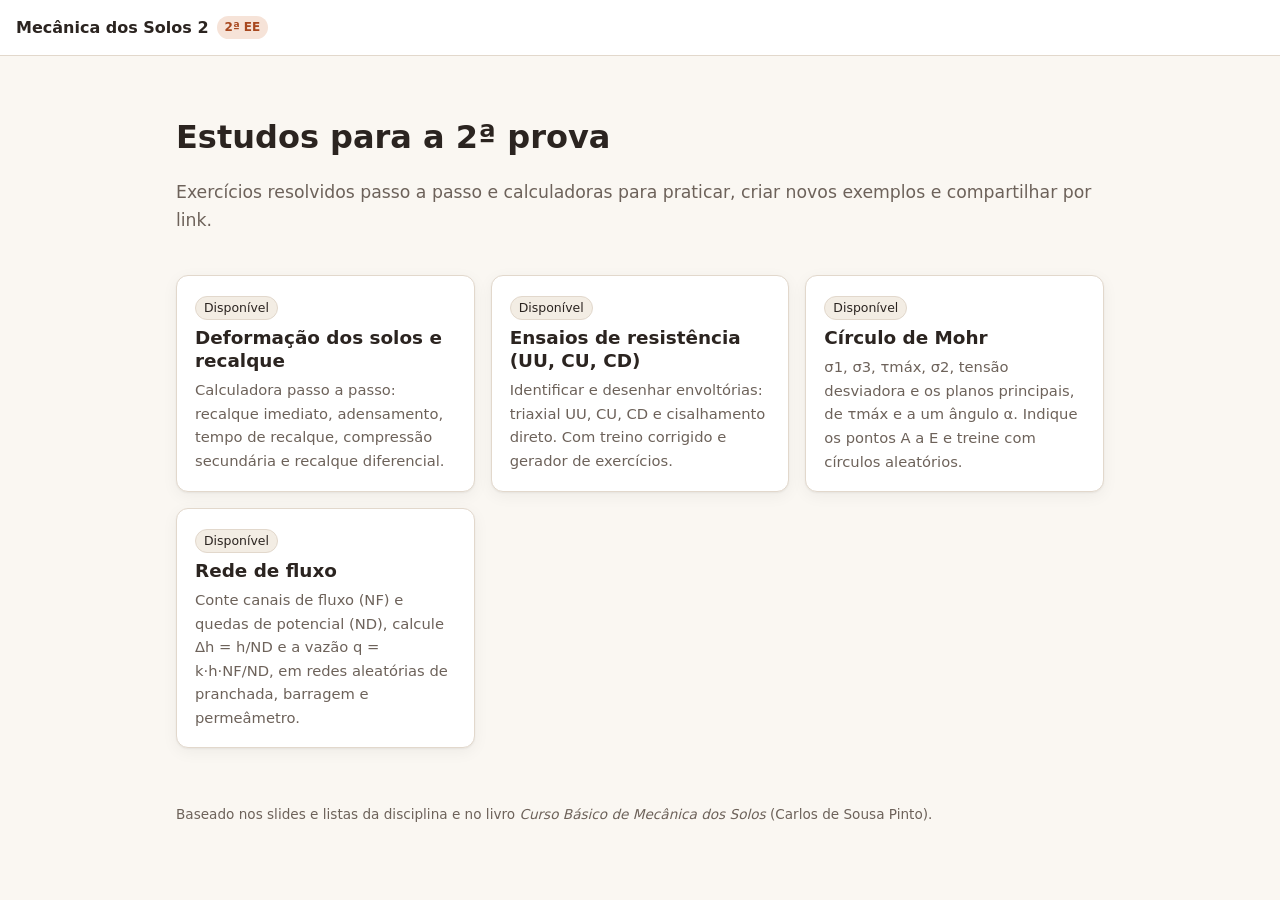
==== commit b2504b53: "Resumo triaxial interativo, animação envoltória e rede de fluxo com ponto P - Ensaios: cards clicáve" ====
--- a/index.html
+++ b/index.html
@@ -1,43 +1,43 @@
-<!doctype html>
-<html lang="pt-BR">
-<head>
-<meta charset="utf-8">
-<meta name="viewport" content="width=device-width, initial-scale=1">
-<title>Mecânica dos Solos 2</title>
-<meta name="description" content="Material de estudo para a 2ª prova de Mecânica dos Solos: teoria, exemplos resolvidos e calculadoras.">
-<script>try{var t=localStorage.getItem("solos2ee.theme");if(t)document.documentElement.dataset.theme=t;}catch(e){}</script>
-<link rel="stylesheet" href="style.css">
-</head>
-<body>
-<header class="topbar">
-  <a class="brand" href="index.html">Mecânica dos Solos 2 <span class="tag">2ª EE</span></a>
-</header>
-<div class="hero">
-  <h1>Estudos para a 2ª prova</h1>
-  <p class="lead">Exercícios resolvidos passo a passo e calculadoras para praticar, criar novos exemplos e compartilhar por link.</p>
-</div>
-<div class="topics">
-  <a class="topic" href="recalque.html">
-    <span class="pill">Disponível</span>
-    <h3>Deformação dos solos e recalque</h3>
-    <p>Calculadora passo a passo: recalque imediato, adensamento, tempo de recalque, compressão secundária e recalque diferencial.</p>
-  </a>
-  <a class="topic" href="ensaios.html">
-    <span class="pill">Disponível</span>
-    <h3>Ensaios de resistência (UU, CU, CD)</h3>
-    <p>Identificar e desenhar envoltórias: triaxial UU, CU, CD e cisalhamento direto. Com treino corrigido e gerador de exercícios.</p>
-  </a>
-  <a class="topic" href="ensaios.html#mohr">
-    <span class="pill">Disponível</span>
-    <h3>Círculo de Mohr</h3>
-    <p>σ1, σ3, τmáx, σ2, tensão desviadora e os planos principais, de τmáx e a um ângulo α. Indique os pontos A a E e treine com círculos aleatórios.</p>
-  </a>
-  <a class="topic" href="fluxo.html">
-    <span class="pill">Disponível</span>
-    <h3>Rede de fluxo</h3>
-    <p>Conte canais de fluxo (NF) e quedas de potencial (ND), ache Δh = h/ND e o nível no piezômetro de um ponto, em redes aleatórias de pranchada, barragem e permeâmetro.</p>
-  </a>
-</div>
-<footer class="foot">Baseado nos slides e listas da disciplina e no livro <em>Curso Básico de Mecânica dos Solos</em> (Carlos de Sousa Pinto).</footer>
-</body>
-</html>
+<!doctype html>
+<html lang="pt-BR">
+<head>
+<meta charset="utf-8">
+<meta name="viewport" content="width=device-width, initial-scale=1">
+<title>Mecânica dos Solos 2</title>
+<meta name="description" content="Material de estudo para a 2ª prova de Mecânica dos Solos: teoria, exemplos resolvidos e calculadoras.">
+<script>try{var t=localStorage.getItem("solos2ee.theme");if(t)document.documentElement.dataset.theme=t;}catch(e){}</script>
+<link rel="stylesheet" href="style.css?v=20261115">
+</head>
+<body>
+<header class="topbar">
+  <a class="brand" href="index.html">Mecânica dos Solos 2 <span class="tag">2ª EE</span></a>
+</header>
+<div class="hero">
+  <h1>Estudos para a 2ª prova</h1>
+  <p class="lead">Exercícios resolvidos passo a passo e calculadoras para praticar, criar novos exemplos e compartilhar por link.</p>
+</div>
+<div class="topics">
+  <a class="topic" href="recalque.html">
+    <span class="pill">Disponível</span>
+    <h3>Deformação dos solos e recalque</h3>
+    <p>Calculadora passo a passo: recalque imediato, adensamento, tempo de recalque, compressão secundária e recalque diferencial.</p>
+  </a>
+  <a class="topic" href="ensaios.html">
+    <span class="pill">Disponível</span>
+    <h3>Ensaios de resistência (UU, CU, CD)</h3>
+    <p>Identificar e desenhar envoltórias: triaxial UU, CU, CD e cisalhamento direto. Com treino corrigido e gerador de exercícios.</p>
+  </a>
+  <a class="topic" href="ensaios.html#mohr">
+    <span class="pill">Disponível</span>
+    <h3>Círculo de Mohr</h3>
+    <p>σ1, σ3, τmáx, σ2, tensão desviadora e os planos principais, de τmáx e a um ângulo α. Indique os pontos A a E e treine com círculos aleatórios.</p>
+  </a>
+  <a class="topic" href="fluxo.html">
+    <span class="pill">Disponível</span>
+    <h3>Rede de fluxo</h3>
+    <p>Conte canais de fluxo (NF) e quedas de potencial (ND), calcule Δh = h/ND e a vazão q = k·h·NF/ND, em redes aleatórias de pranchada, barragem e permeâmetro.</p>
+  </a>
+</div>
+<footer class="foot">Baseado nos slides e listas da disciplina e no livro <em>Curso Básico de Mecânica dos Solos</em> (Carlos de Sousa Pinto).</footer>
+</body>
+</html>
--- a/style.css
+++ b/style.css
@@ -284,6 +284,34 @@
 .topic h3 { margin: 6px 0; }
 .topic p { margin: 0; color: var(--muted); font-size: .92rem; }
 footer.foot { max-width: 960px; margin: 24px auto; padding: 16px; color: var(--muted); font-size: .85rem; }
+
+/* ---------- resumo interativo ---------- */
+.resumo-cards { display: grid; grid-template-columns: repeat(auto-fill, minmax(220px, 1fr)); gap: 12px; margin: 14px 0; }
+.resumo-card {
+  border: 2px solid var(--border); border-radius: 10px; padding: 14px 16px; cursor: pointer;
+  background: var(--surface); transition: border-color .2s, box-shadow .2s;
+}
+.resumo-card:hover { border-color: var(--primary); box-shadow: var(--shadow); }
+.resumo-card.active { border-color: var(--primary); background: var(--primary-soft); }
+.resumo-card h4 { margin: 0 0 4px; color: var(--primary); font-size: 1rem; }
+.resumo-card .resumo-sub { font-size: .82rem; color: var(--muted); margin: 0; }
+.resumo-detalhe { margin: 16px 0; }
+.resumo-header { display: flex; align-items: center; justify-content: space-between; gap: 12px; margin-bottom: 8px; }
+.resumo-header h3 { margin: 0; }
+.resumo-grid { display: grid; grid-template-columns: minmax(0, 1.3fr) minmax(0, 1fr); gap: 20px; align-items: start; }
+@media (max-width: 900px) { .resumo-grid { grid-template-columns: 1fr; } }
+.resumo-grafico svg { width: 100%; height: auto; display: block; }
+.resumo-marcas { flex-wrap: wrap; }
+.resumo-marcas .btn.on { background: var(--accent); border-color: var(--accent); color: #fff; }
+.resumo-info table { font-size: .9rem; }
+.resumo-info .stat { margin-bottom: 8px; }
+
+/* animação da envoltória */
+@keyframes envDraw { from { stroke-dashoffset: var(--env-len); } to { stroke-dashoffset: 0; } }
+@keyframes envFade { from { opacity: 0; transform: translateY(8px); } to { opacity: 1; transform: none; } }
+.env-anim-line { animation: envDraw 1.2s ease-out forwards; }
+.env-anim-pt { animation: mzPop .6s ease-out; transform-box: fill-box; transform-origin: center; }
+.env-anim-label { animation: envFade .5s ease-out .3s both; }
 
 @media print {
   .topbar, .sidenav, .btnrow, #calcForm { display: none !important; }
